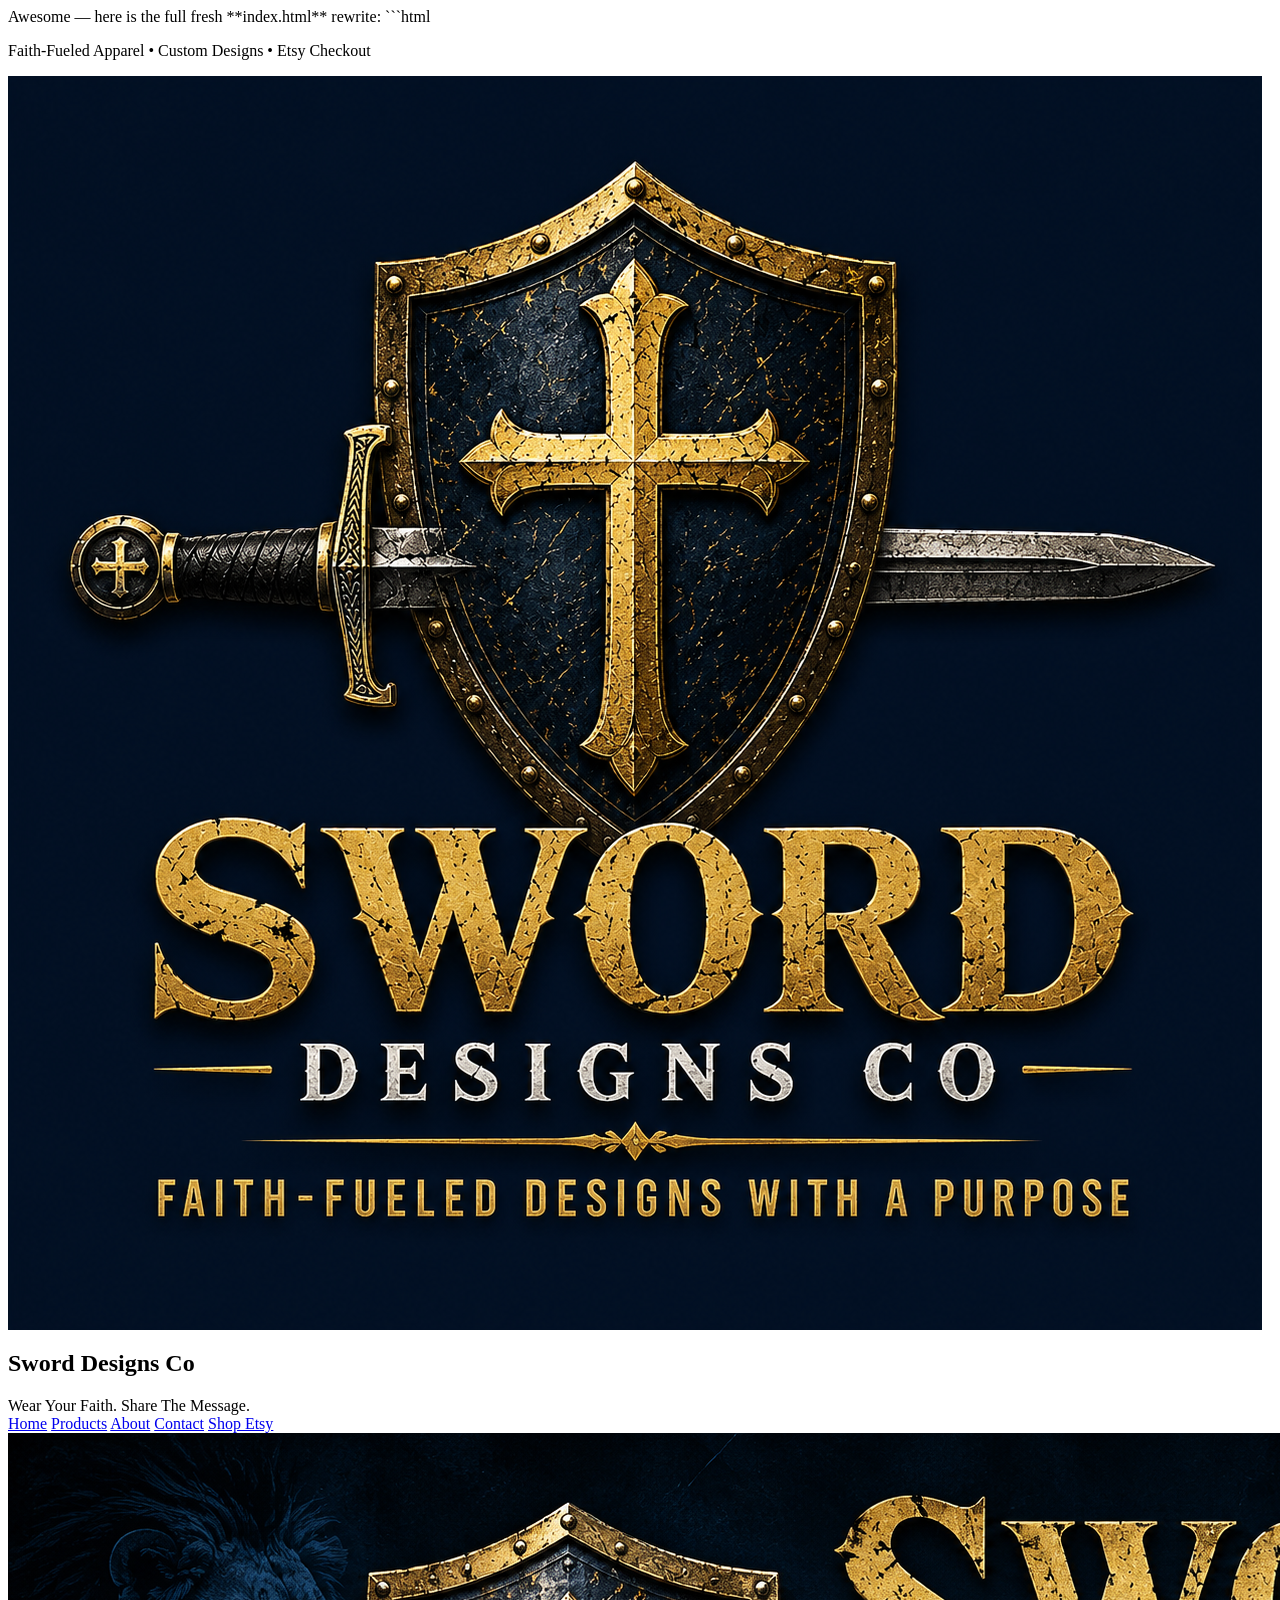
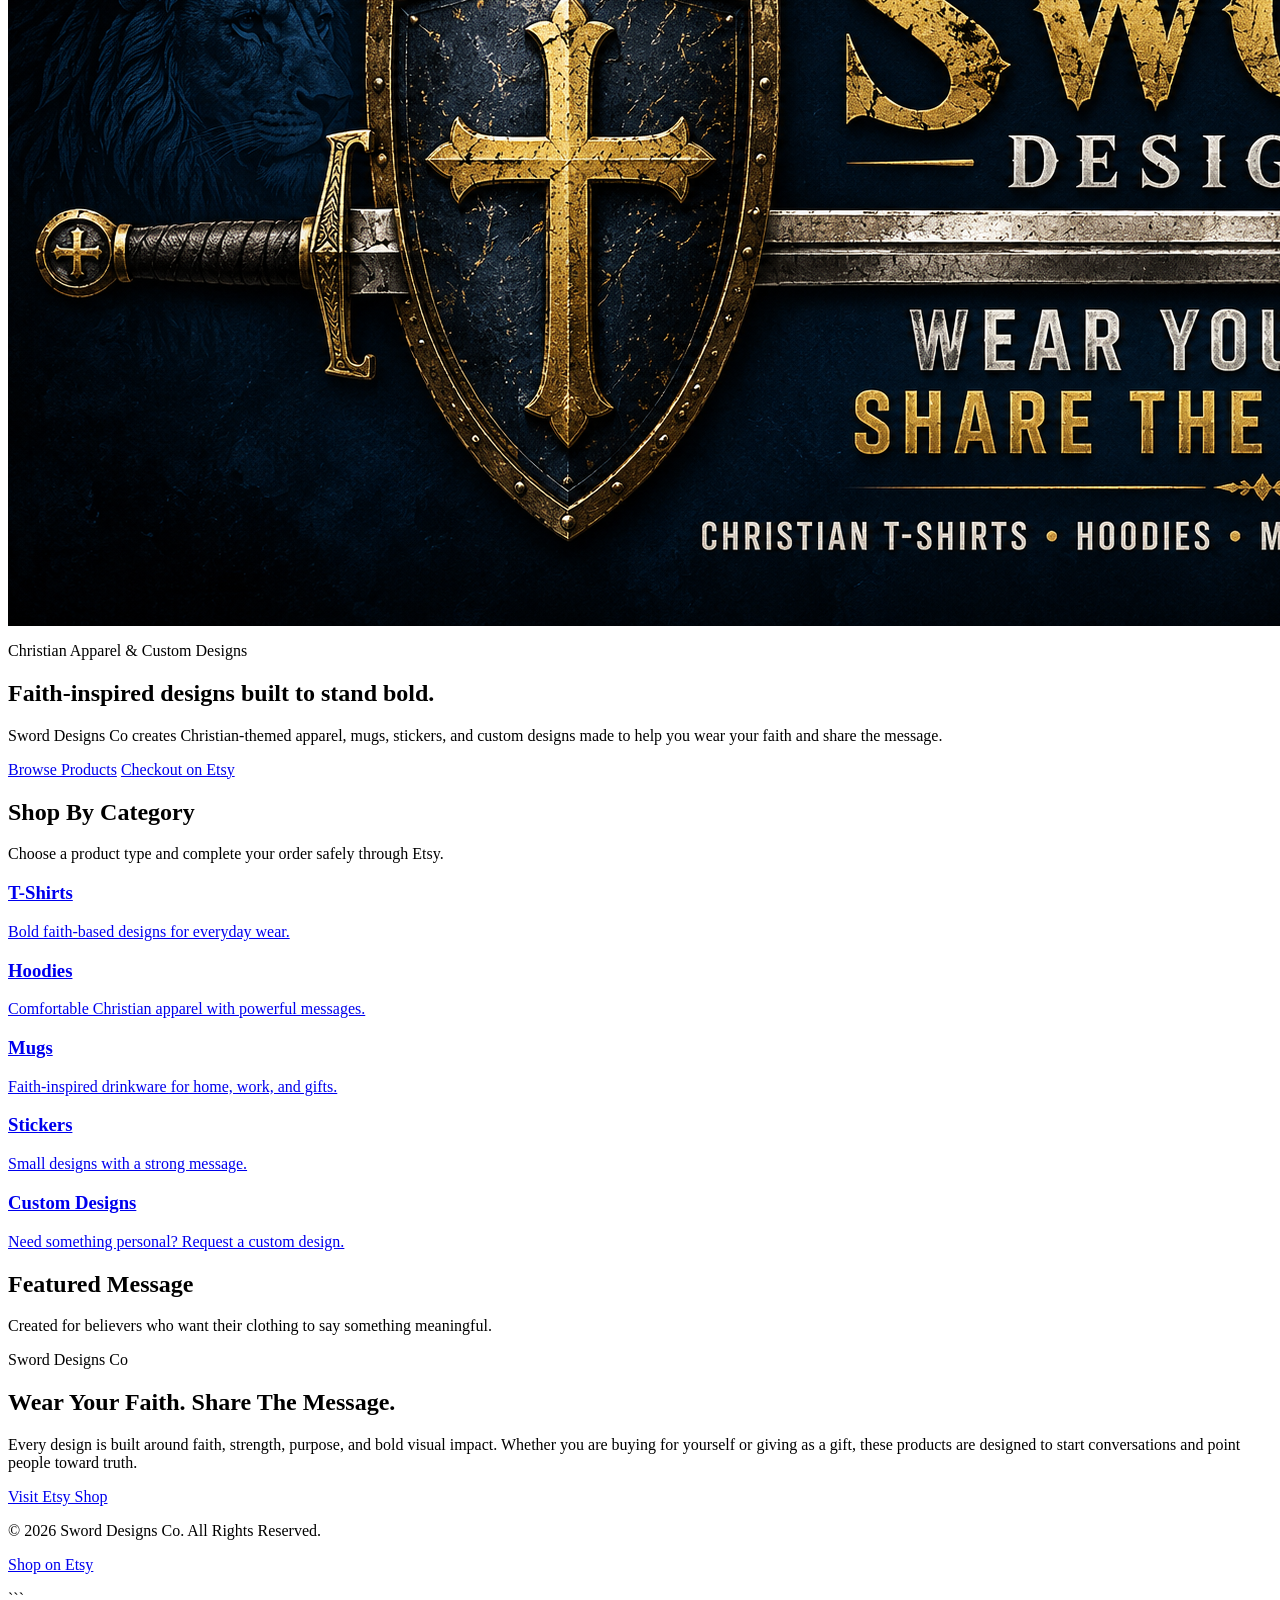
==== index.html @ c0fcb42d "Rewrite index.html for website overhaul This is a complete rewrite of the index.html file, providing" ====
Awesome — here is the full fresh **index.html** rewrite:

```html
<!DOCTYPE html>
<html lang="en">
<head>
    <meta charset="UTF-8">
    <meta name="viewport" content="width=device-width, initial-scale=1.0">
    <title>Sword Designs Co | Wear Your Faith</title>

    <link rel="icon" type="image/png" href="assets/favicon.png">
    <link rel="stylesheet" href="style.css">
</head>
<body>

    <header class="site-header">
        <div class="top-bar">
            <p>Faith-Fueled Apparel • Custom Designs • Etsy Checkout</p>
        </div>

        <nav class="navbar">
            <div class="brand">
                <img src="assets/favicon.png" alt="Sword Designs Co Logo">
                <div>
                    <h1>Sword Designs Co</h1>
                    <span>Wear Your Faith. Share The Message.</span>
                </div>
            </div>

            <div class="nav-links">
                <a href="index.html">Home</a>
                <a href="products.html">Products</a>
                <a href="about.html">About</a>
                <a href="contact.html">Contact</a>
                <a class="etsy-btn" href="https://sworddesignsco.etsy.com" target="_blank">Shop Etsy</a>
            </div>
        </nav>
    </header>

    <main>

        <section class="hero">
            <img src="assets/banner.png" alt="Sword Designs Co Banner">
        </section>

        <section class="intro-section">
            <div class="intro-content">
                <p class="eyebrow">Christian Apparel & Custom Designs</p>
                <h2>Faith-inspired designs built to stand bold.</h2>
                <p>
                    Sword Designs Co creates Christian-themed apparel, mugs, stickers,
                    and custom designs made to help you wear your faith and share the message.
                </p>

                <div class="intro-actions">
                    <a href="products.html" class="primary-btn">Browse Products</a>
                    <a href="https://sworddesignsco.etsy.com" target="_blank" class="secondary-btn">Checkout on Etsy</a>
                </div>
            </div>
        </section>

        <section class="category-section">
            <div class="section-heading">
                <h2>Shop By Category</h2>
                <p>Choose a product type and complete your order safely through Etsy.</p>
            </div>

            <div class="category-grid">
                <a class="category-card" href="products.html#tshirts">
                    <h3>T-Shirts</h3>
                    <p>Bold faith-based designs for everyday wear.</p>
                </a>

                <a class="category-card" href="products.html#hoodies">
                    <h3>Hoodies</h3>
                    <p>Comfortable Christian apparel with powerful messages.</p>
                </a>

                <a class="category-card" href="products.html#mugs">
                    <h3>Mugs</h3>
                    <p>Faith-inspired drinkware for home, work, and gifts.</p>
                </a>

                <a class="category-card" href="products.html#stickers">
                    <h3>Stickers</h3>
                    <p>Small designs with a strong message.</p>
                </a>

                <a class="category-card" href="products.html#custom">
                    <h3>Custom Designs</h3>
                    <p>Need something personal? Request a custom design.</p>
                </a>
            </div>
        </section>

        <section class="featured-section">
            <div class="section-heading">
                <h2>Featured Message</h2>
                <p>Created for believers who want their clothing to say something meaningful.</p>
            </div>

            <div class="featured-panel">
                <div>
                    <p class="eyebrow">Sword Designs Co</p>
                    <h2>Wear Your Faith. Share The Message.</h2>
                    <p>
                        Every design is built around faith, strength, purpose, and bold visual impact.
                        Whether you are buying for yourself or giving as a gift, these products are
                        designed to start conversations and point people toward truth.
                    </p>
                </div>

                <a href="https://sworddesignsco.etsy.com" target="_blank" class="primary-btn">Visit Etsy Shop</a>
            </div>
        </section>

    </main>

    <footer class="site-footer">
        <p>&copy; 2026 Sword Designs Co. All Rights Reserved.</p>
        <p>
            <a href="https://sworddesignsco.etsy.com" target="_blank">Shop on Etsy</a>
        </p>
    </footer>

</body>
</html>
```
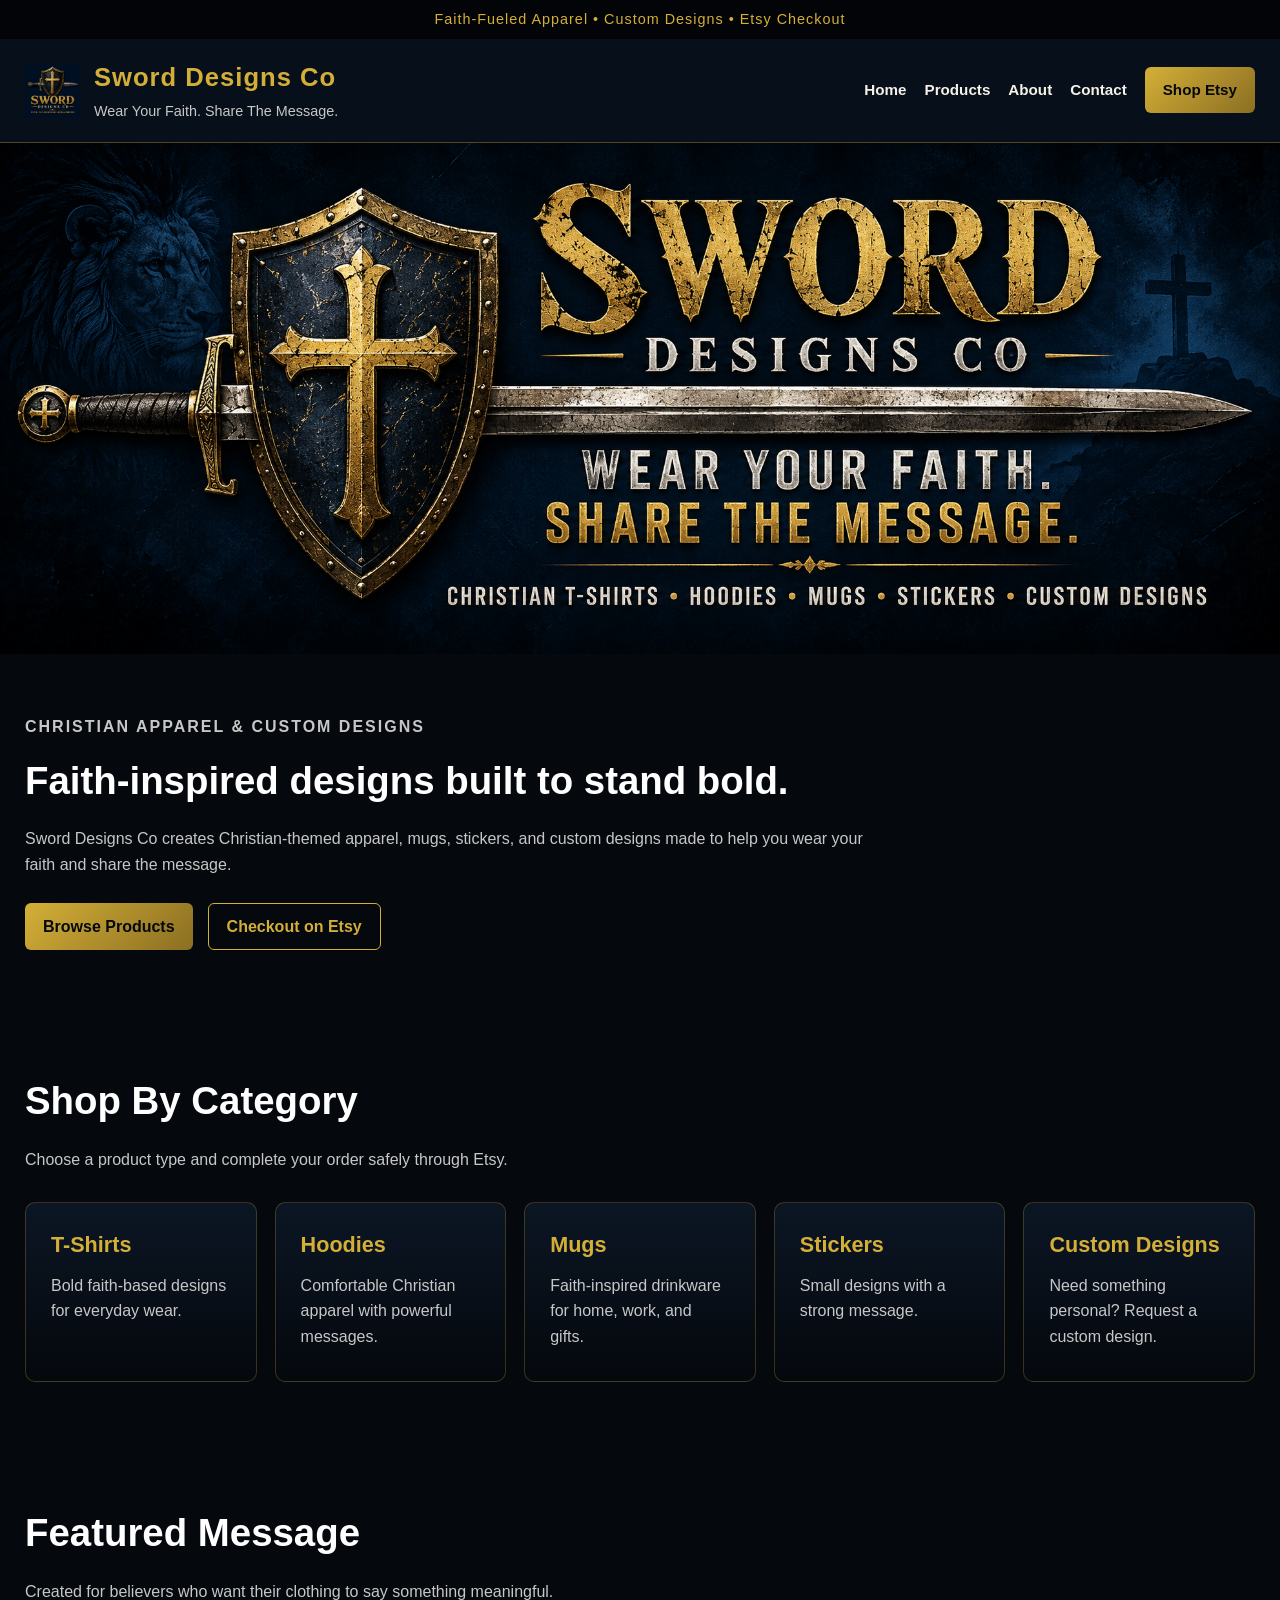
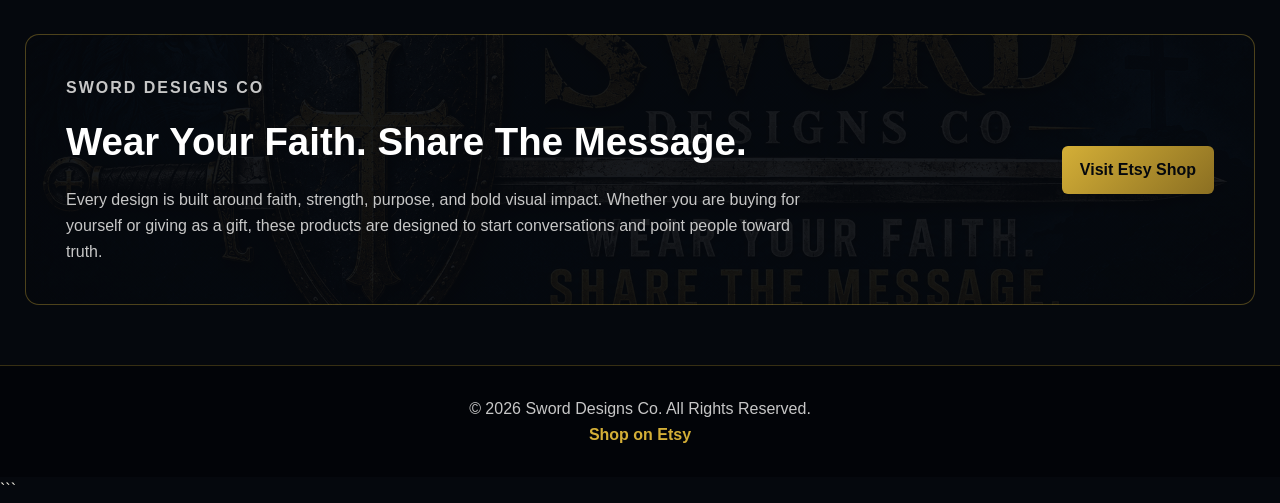
==== commit 84d89e2c: "Clean up index.html by removing unnecessary content Removed introductory comment and code block from" ====
--- a/index.html
+++ b/index.html
@@ -1,6 +1,3 @@
-Awesome — here is the full fresh **index.html** rewrite:
-
-```html
 <!DOCTYPE html>
 <html lang="en">
 <head>
--- a/style.css
+++ b/style.css
@@ -0,0 +1,282 @@
+* {
+    margin: 0;
+    padding: 0;
+    box-sizing: border-box;
+}
+
+body {
+    font-family: Arial, Helvetica, sans-serif;
+    background: #05080d;
+    color: #f5f1e6;
+    line-height: 1.6;
+}
+
+a {
+    color: inherit;
+    text-decoration: none;
+}
+
+.site-header {
+    background: #07101a;
+    border-bottom: 1px solid rgba(212, 175, 55, 0.35);
+}
+
+.top-bar {
+    background: #020408;
+    color: #d4af37;
+    text-align: center;
+    padding: 8px 15px;
+    font-size: 0.9rem;
+    letter-spacing: 1px;
+}
+
+.navbar {
+    max-width: 1300px;
+    margin: 0 auto;
+    padding: 18px 25px;
+    display: flex;
+    justify-content: space-between;
+    align-items: center;
+    gap: 25px;
+}
+
+.brand {
+    display: flex;
+    align-items: center;
+    gap: 14px;
+}
+
+.brand img {
+    width: 55px;
+    height: 55px;
+    object-fit: contain;
+}
+
+.brand h1 {
+    color: #d4af37;
+    font-size: 1.6rem;
+    letter-spacing: 1px;
+}
+
+.brand span {
+    color: #c7c7c7;
+    font-size: 0.9rem;
+}
+
+.nav-links {
+    display: flex;
+    align-items: center;
+    gap: 18px;
+    flex-wrap: wrap;
+}
+
+.nav-links a {
+    color: #f5f1e6;
+    font-weight: bold;
+    font-size: 0.95rem;
+}
+
+.nav-links a:hover {
+    color: #d4af37;
+}
+
+.etsy-btn,
+.primary-btn {
+    background: linear-gradient(135deg, #d4af37, #8b6f22);
+    color: #05080d !important;
+    padding: 11px 18px;
+    border-radius: 6px;
+    font-weight: bold;
+    display: inline-block;
+}
+
+.secondary-btn {
+    border: 1px solid #d4af37;
+    color: #d4af37;
+    padding: 10px 18px;
+    border-radius: 6px;
+    font-weight: bold;
+    display: inline-block;
+}
+
+.hero {
+    background: #020408;
+}
+
+.hero img {
+    width: 100%;
+    display: block;
+}
+
+.intro-section,
+.category-section,
+.featured-section {
+    max-width: 1300px;
+    margin: 0 auto;
+    padding: 60px 25px;
+}
+
+.intro-content {
+    max-width: 850px;
+}
+
+.eyebrow {
+    color: #d4af37;
+    text-transform: uppercase;
+    letter-spacing: 2px;
+    font-weight: bold;
+    margin-bottom: 10px;
+}
+
+.intro-content h2,
+.section-heading h2,
+.featured-panel h2 {
+    font-size: 2.4rem;
+    color: #ffffff;
+    margin-bottom: 15px;
+}
+
+.intro-content p,
+.section-heading p,
+.featured-panel p,
+.category-card p {
+    color: #c7c7c7;
+}
+
+.intro-actions {
+    margin-top: 25px;
+    display: flex;
+    gap: 15px;
+    flex-wrap: wrap;
+}
+
+.section-heading {
+    margin-bottom: 30px;
+}
+
+.category-grid {
+    display: grid;
+    grid-template-columns: repeat(5, 1fr);
+    gap: 18px;
+}
+
+.category-card {
+    background: linear-gradient(180deg, #0b1624, #05080d);
+    border: 1px solid rgba(212, 175, 55, 0.25);
+    border-radius: 10px;
+    padding: 25px;
+    min-height: 180px;
+    transition: 0.25s ease;
+}
+
+.category-card:hover {
+    transform: translateY(-5px);
+    border-color: #d4af37;
+}
+
+.category-card h3 {
+    color: #d4af37;
+    margin-bottom: 10px;
+    font-size: 1.35rem;
+}
+
+.featured-panel {
+    background:
+        linear-gradient(rgba(5, 8, 13, 0.92), rgba(5, 8, 13, 0.92)),
+        url("assets/banner.png");
+    background-size: cover;
+    background-position: center;
+    border: 1px solid rgba(212, 175, 55, 0.35);
+    border-radius: 14px;
+    padding: 40px;
+    display: flex;
+    justify-content: space-between;
+    align-items: center;
+    gap: 30px;
+}
+
+.featured-panel div {
+    max-width: 750px;
+}
+
+.site-footer {
+    background: #020408;
+    border-top: 1px solid rgba(212, 175, 55, 0.25);
+    text-align: center;
+    padding: 30px 20px;
+    color: #c7c7c7;
+}
+
+.site-footer a {
+    color: #d4af37;
+    font-weight: bold;
+}
+
+@media (max-width: 1000px) {
+    .navbar {
+        flex-direction: column;
+        align-items: flex-start;
+    }
+
+    .category-grid {
+        grid-template-columns: repeat(2, 1fr);
+    }
+
+    .featured-panel {
+        flex-direction: column;
+        align-items: flex-start;
+    }
+}
+
+@media (max-width: 650px) {
+    .navbar {
+        padding: 16px;
+    }
+
+    .brand h1 {
+        font-size: 1.25rem;
+    }
+
+    .brand span {
+        font-size: 0.8rem;
+    }
+
+    .nav-links {
+        width: 100%;
+        flex-direction: column;
+        align-items: stretch;
+    }
+
+    .nav-links a {
+        background: #0b1624;
+        padding: 12px;
+        border-radius: 6px;
+        text-align: center;
+    }
+
+    .hero img {
+        min-height: 220px;
+        object-fit: cover;
+        object-position: center;
+    }
+
+    .intro-section,
+    .category-section,
+    .featured-section {
+        padding: 40px 18px;
+    }
+
+    .intro-content h2,
+    .section-heading h2,
+    .featured-panel h2 {
+        font-size: 1.8rem;
+    }
+
+    .category-grid {
+        grid-template-columns: 1fr;
+    }
+
+    .featured-panel {
+        padding: 25px;
+    }
+}
